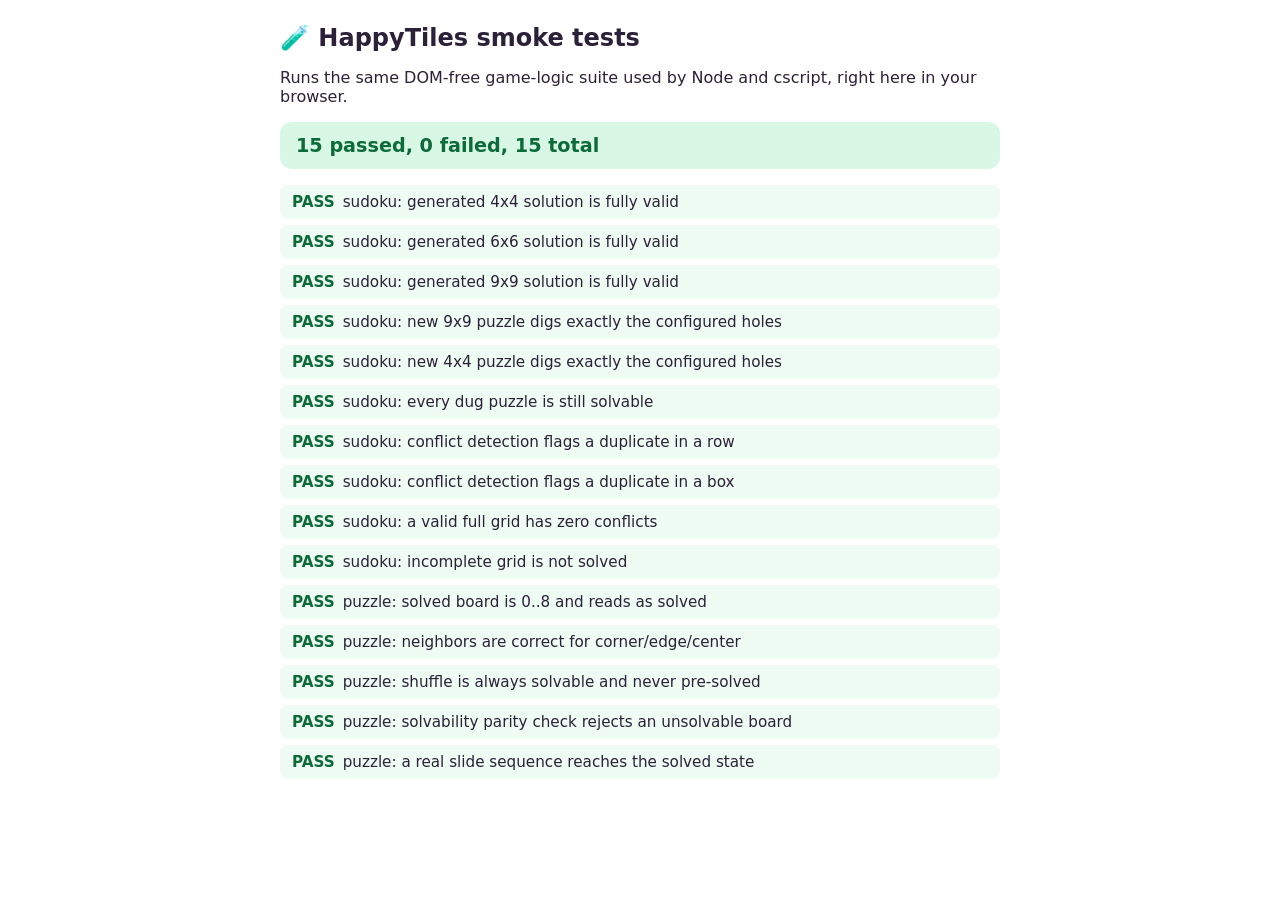
==== tests/index.html @ 69c80c0f "Initial commit: HappyTiles PWA (Sudoku + sliding puzzle) Ad-free, offline-capable kids' PWA — vanill" ====
<!DOCTYPE html>
<html lang="en">
<head>
  <meta charset="UTF-8" />
  <meta name="viewport" content="width=device-width, initial-scale=1" />
  <title>HappyTiles — Smoke Tests</title>
  <style>
    body { font-family: system-ui, sans-serif; max-width: 720px; margin: 24px auto; padding: 0 16px; color: #2b2138; }
    h1 { font-size: 1.5rem; }
    .summary { font-size: 1.2rem; font-weight: 800; padding: 12px 16px; border-radius: 12px; margin: 16px 0; }
    .summary.ok { background: #d8f7e4; color: #0c6b39; }
    .summary.bad { background: #ffdfe8; color: #a01243; }
    ul { list-style: none; padding: 0; }
    li { padding: 8px 12px; border-radius: 8px; margin-bottom: 6px; font-size: 0.95rem; }
    li.pass { background: #eefcf3; }
    li.fail { background: #ffe1ea; }
    .tag { font-weight: 800; margin-right: 8px; }
    .pass .tag { color: #0c6b39; }
    .fail .tag { color: #a01243; }
    .msg { color: #a01243; display: block; margin-left: 2.4em; }
  </style>
</head>
<body>
  <h1>🧪 HappyTiles smoke tests</h1>
  <p>Runs the same DOM-free game-logic suite used by Node and cscript, right here in your browser.</p>
  <div id="summary" class="summary">Running…</div>
  <ul id="list"></ul>

  <script src="../src/games-core.js"></script>
  <script src="./smoke-tests.js"></script>
  <script>
    (function () {
      var res = runHappyTests(window.HappyCore);
      var summary = document.getElementById('summary');
      var list = document.getElementById('list');
      summary.className = 'summary ' + (res.failed ? 'bad' : 'ok');
      summary.textContent = res.passed + ' passed, ' + res.failed + ' failed, ' + res.total + ' total';
      for (var i = 0; i < res.results.length; i++) {
        var r = res.results[i];
        var li = document.createElement('li');
        li.className = r.ok ? 'pass' : 'fail';
        li.innerHTML = '<span class="tag">' + (r.ok ? 'PASS' : 'FAIL') + '</span>' + r.name +
          (r.ok ? '' : '<span class="msg">' + r.message + '</span>');
        list.appendChild(li);
      }
    })();
  </script>
</body>
</html>
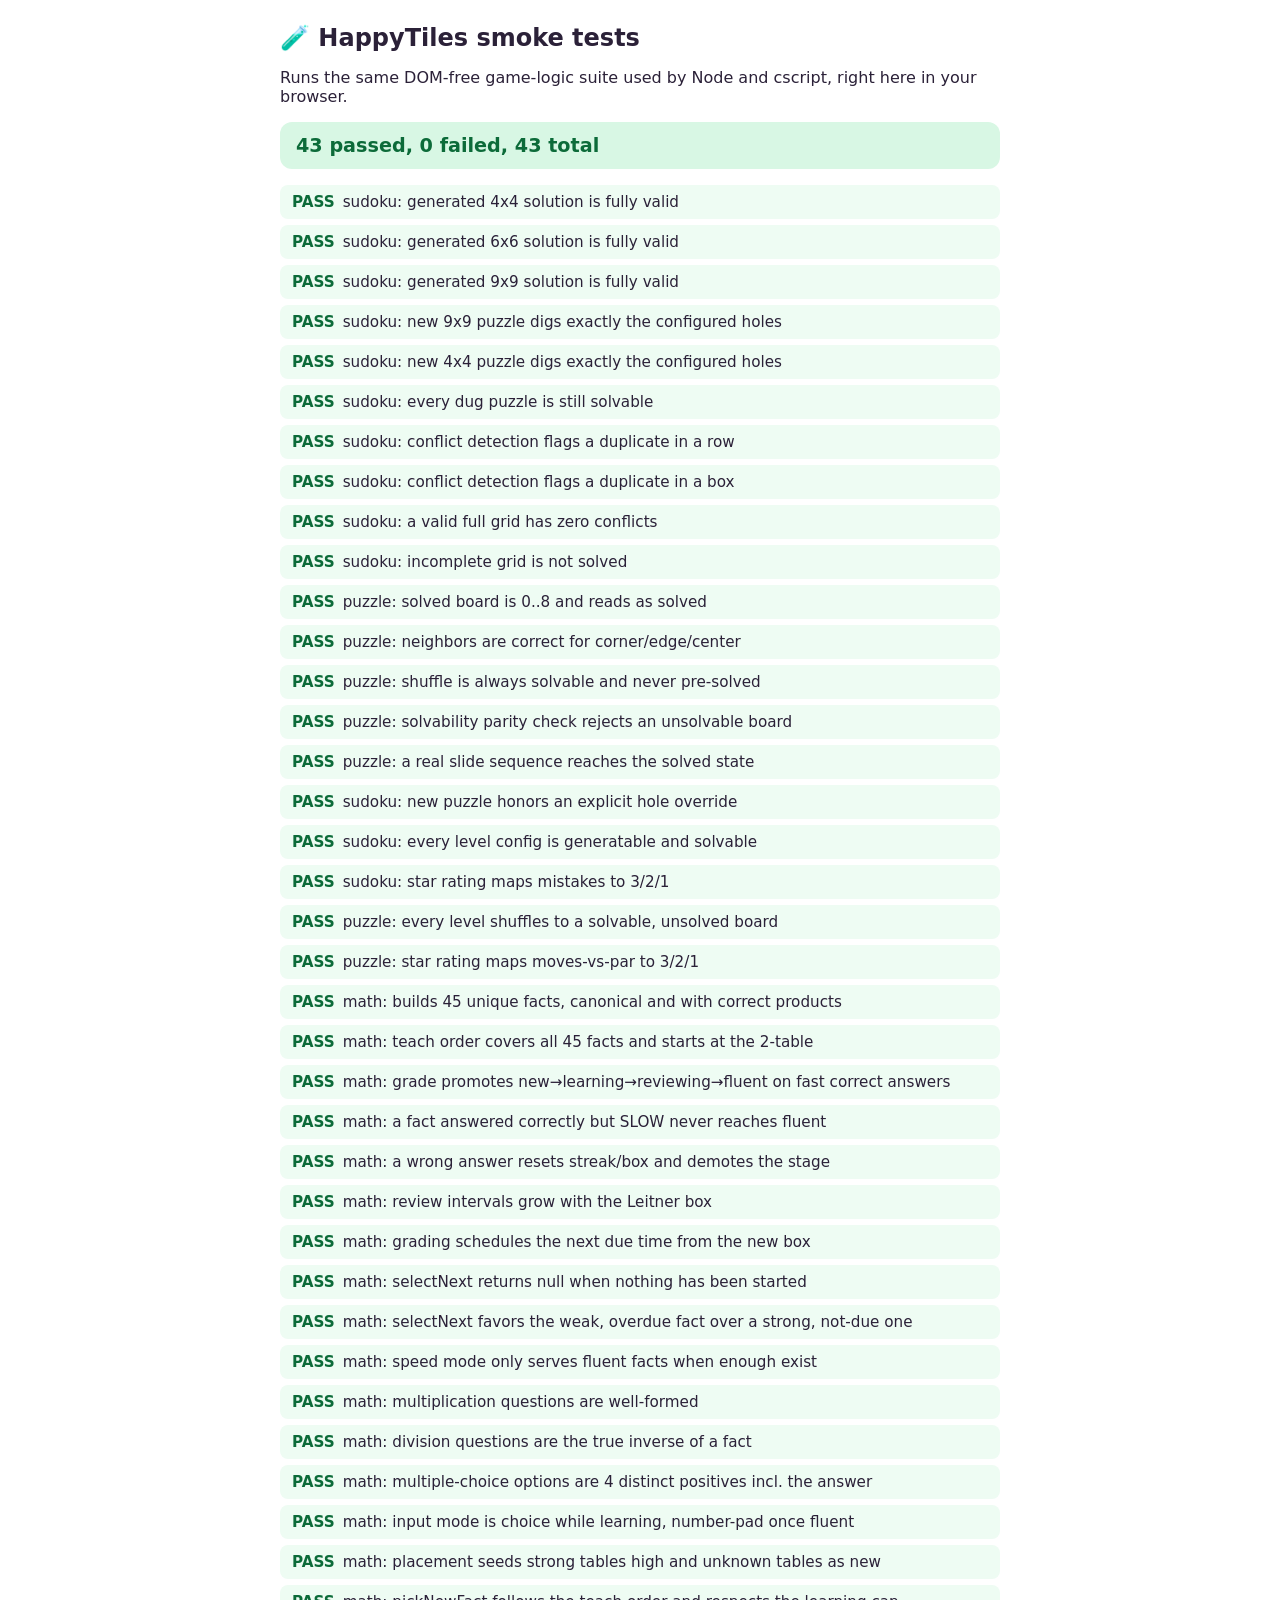
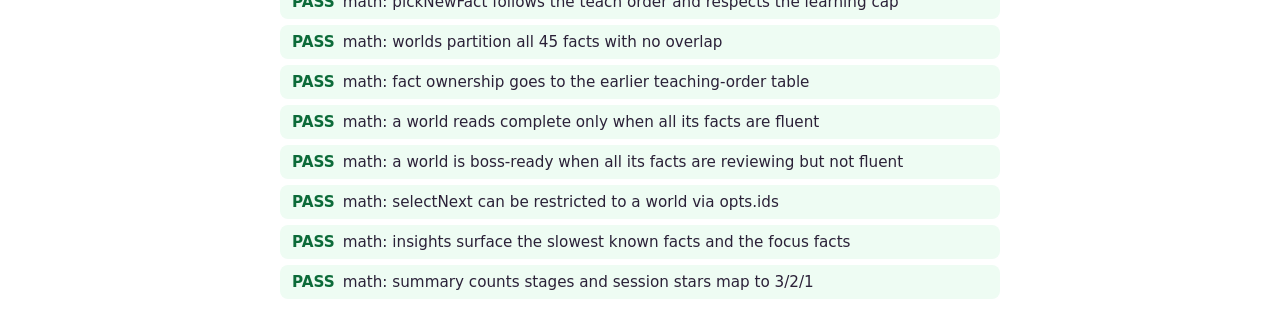
==== commit 8cfb2bd4: "Add Math Quest (adaptive times-tables game) + ship pending Levels work New third game, Math Quest — " ====
--- a/tests/index.html
+++ b/tests/index.html
@@ -27,10 +27,11 @@
   <ul id="list"></ul>
 
   <script src="../src/games-core.js"></script>
+  <script src="../src/math-core.js"></script>
   <script src="./smoke-tests.js"></script>
   <script>
     (function () {
-      var res = runHappyTests(window.HappyCore);
+      var res = runHappyTests(window.HappyCore, window.MathCore);
       var summary = document.getElementById('summary');
       var list = document.getElementById('list');
       summary.className = 'summary ' + (res.failed ? 'bad' : 'ok');
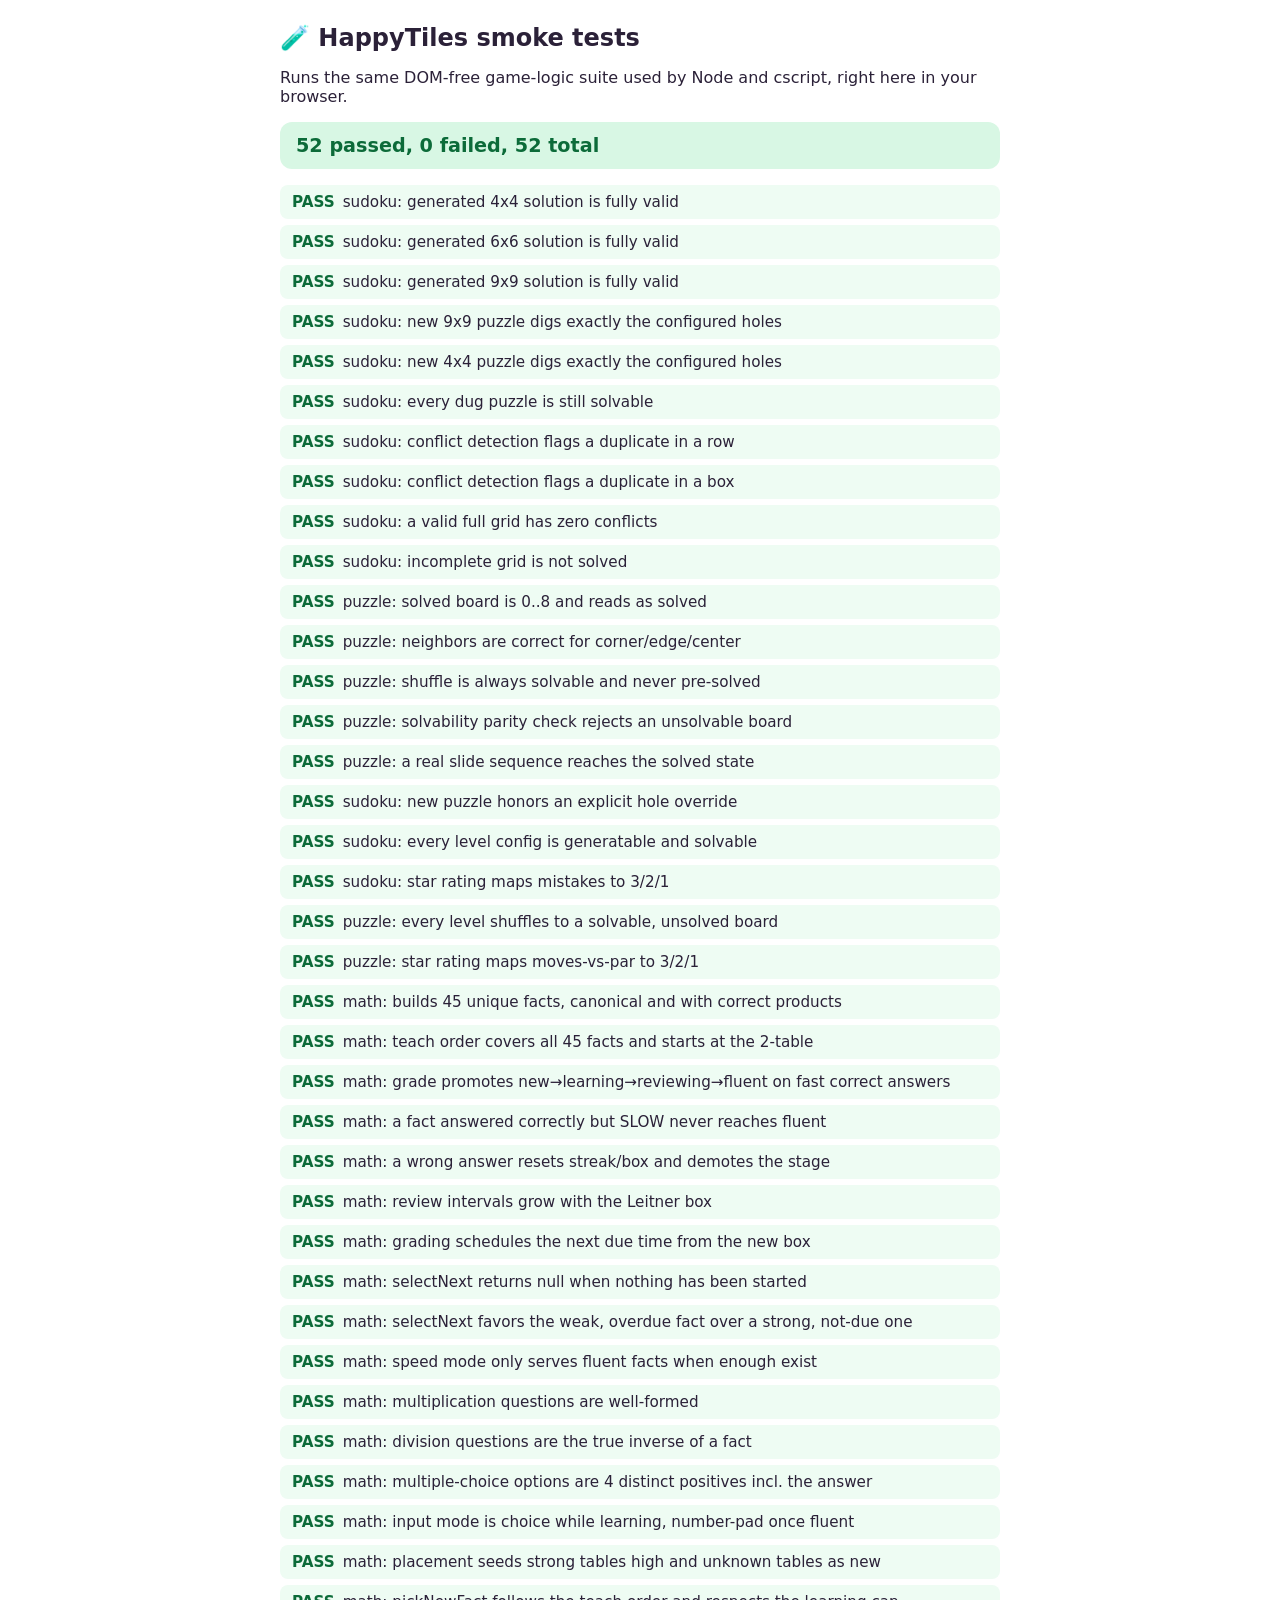
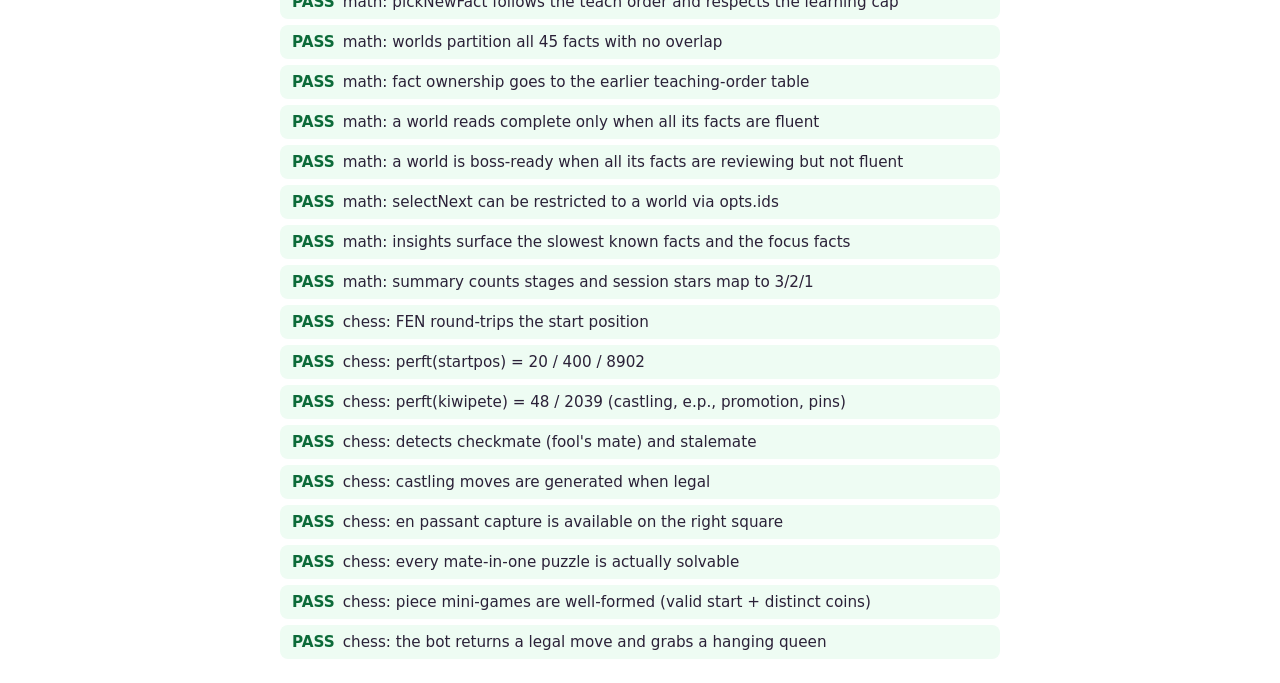
==== commit a349fd76: "Add Chess Academy: a structured beginner chess game with a real engine Fourth game — a kid-friendly," ====
--- a/tests/index.html
+++ b/tests/index.html
@@ -28,10 +28,11 @@
 
   <script src="../src/games-core.js"></script>
   <script src="../src/math-core.js"></script>
+  <script src="../src/chess-core.js"></script>
   <script src="./smoke-tests.js"></script>
   <script>
     (function () {
-      var res = runHappyTests(window.HappyCore, window.MathCore);
+      var res = runHappyTests(window.HappyCore, window.MathCore, window.ChessCore);
       var summary = document.getElementById('summary');
       var list = document.getElementById('list');
       summary.className = 'summary ' + (res.failed ? 'bad' : 'ok');
